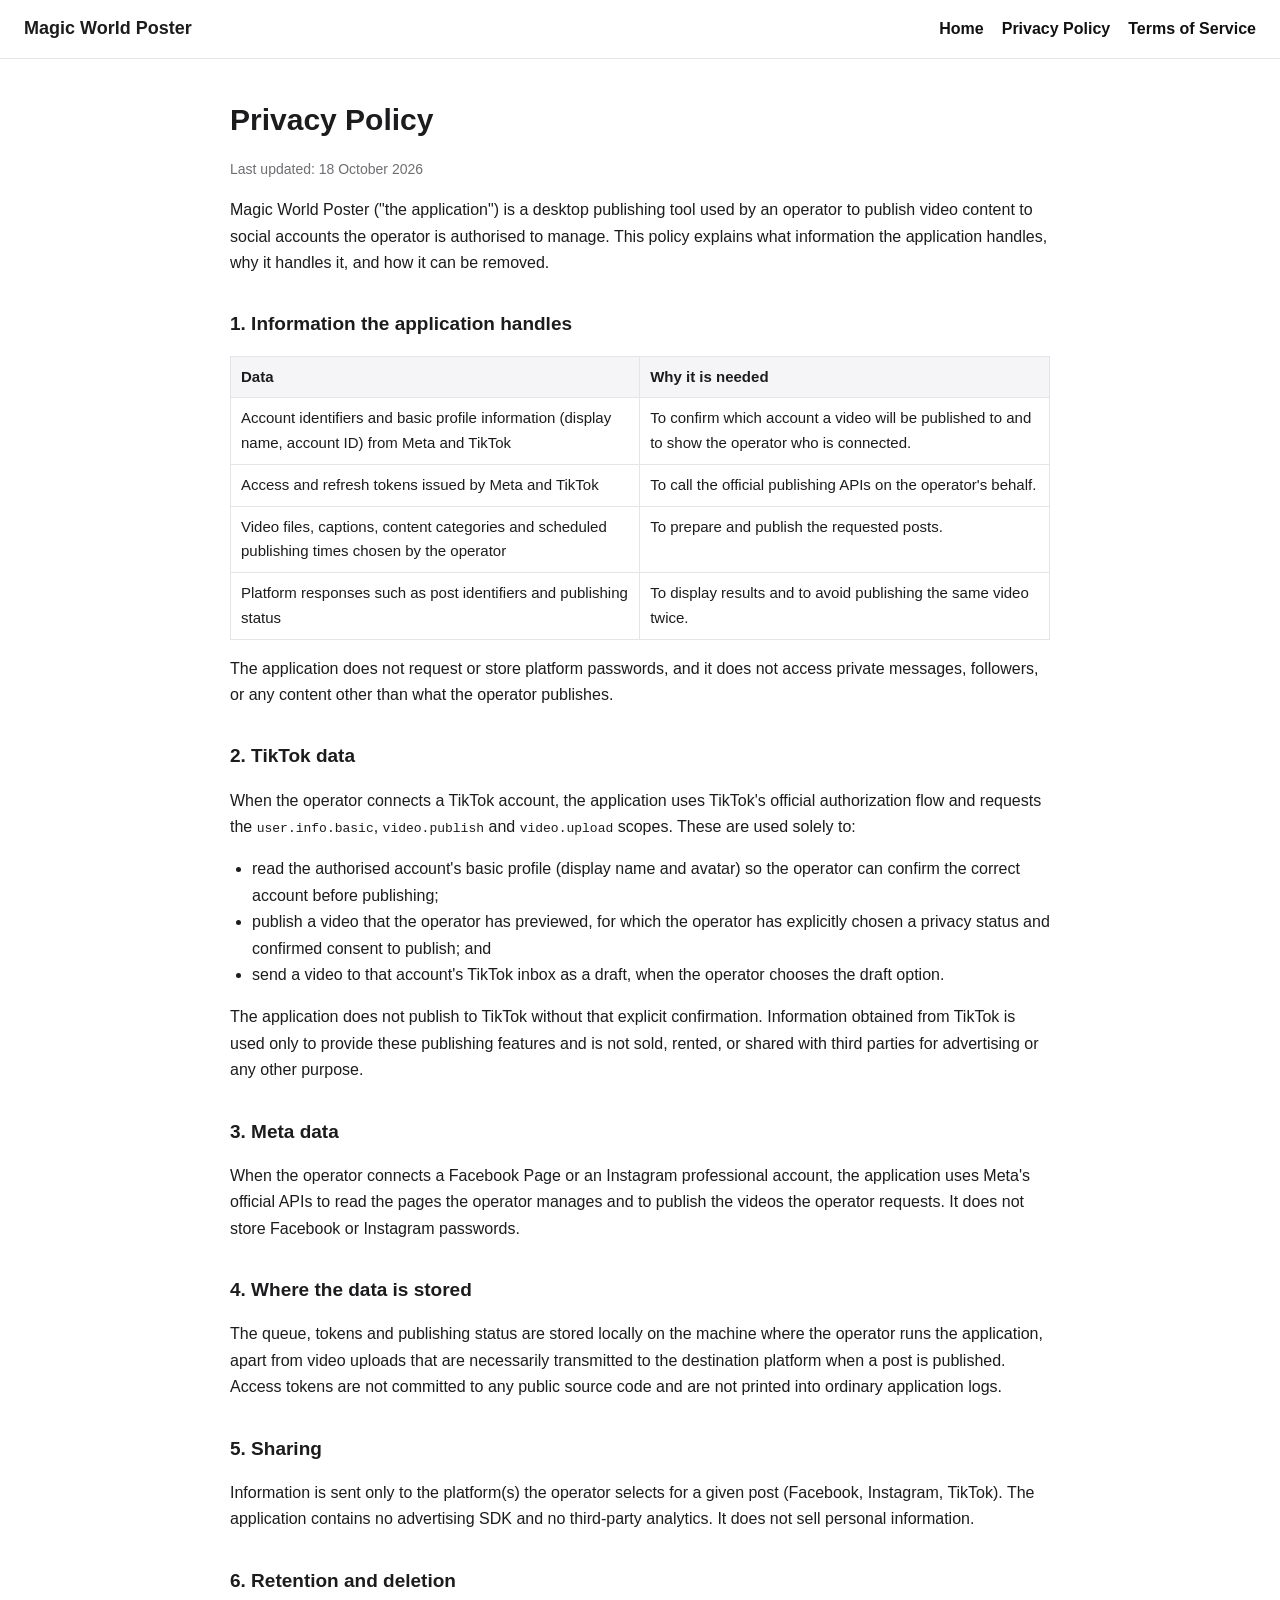
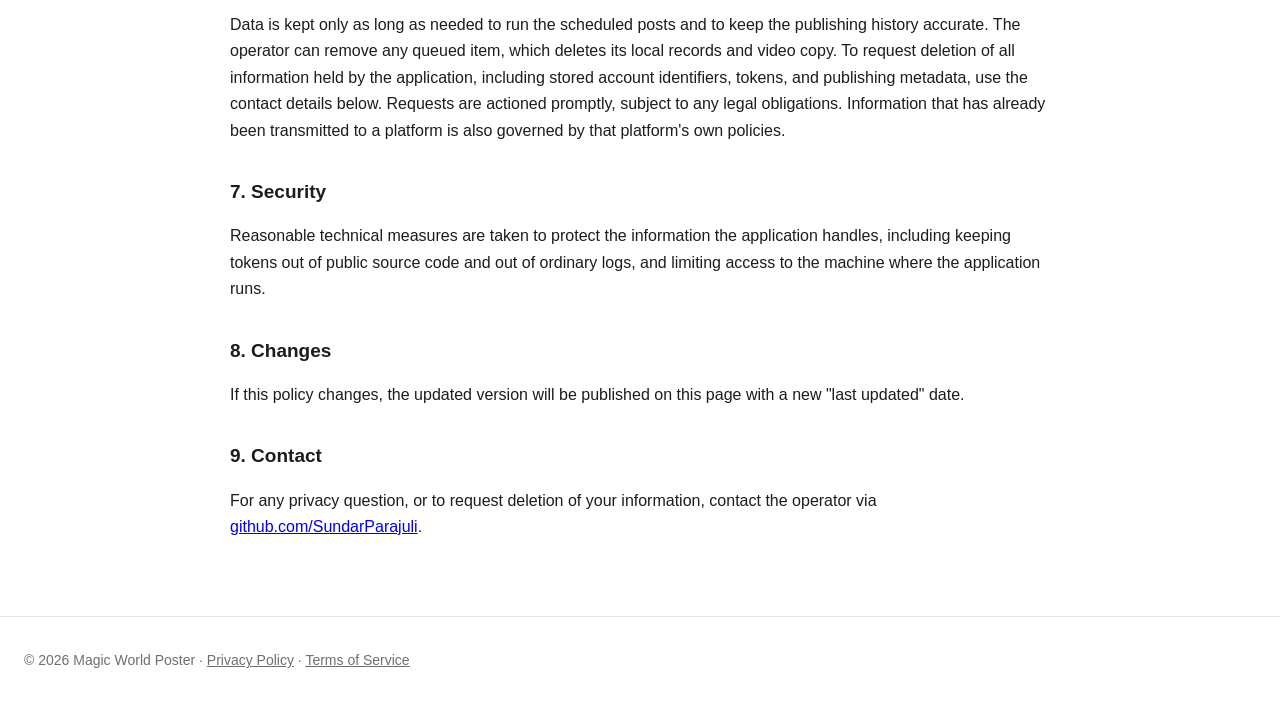
==== privacy.html @ baa3ca36 "Add website, privacy policy and terms" ====
<!DOCTYPE html>
<html lang="en">
<head>
<meta charset="utf-8">
<meta name="viewport" content="width=device-width, initial-scale=1">
<title>Privacy Policy — Magic World Poster</title>
<style>
  body { font-family: -apple-system, "Segoe UI", Roboto, Arial, sans-serif;
         margin: 0; color: #1c1c1e; line-height: 1.65; }
  header { border-bottom: 1px solid #e5e5e7; padding: 14px 24px;
           display: flex; flex-wrap: wrap; gap: 18px; align-items: center; }
  header .brand { font-weight: 700; font-size: 18px; margin-right: auto; }
  header a { color: #111; text-decoration: none; font-weight: 600; }
  header a:hover { text-decoration: underline; }
  main { max-width: 820px; margin: 0 auto; padding: 28px 24px 60px; }
  h1 { font-size: 30px; margin: 8px 0 4px; }
  h2 { font-size: 19px; margin-top: 32px; }
  .updated { color: #6e6e73; font-size: 14px; }
  ul { padding-left: 22px; }
  footer { border-top: 1px solid #e5e5e7; padding: 18px 24px; color: #6e6e73;
           font-size: 14px; }
  footer a { color: #6e6e73; }
  table { border-collapse: collapse; width: 100%; margin: 12px 0; font-size: 15px; }
  th, td { border: 1px solid #e5e5e7; padding: 8px 10px; text-align: left;
           vertical-align: top; }
  th { background: #f5f5f7; }
</style>
</head>
<body>
<header>
  <span class="brand">Magic World Poster</span>
  <a href="index.html">Home</a>
  <a href="privacy.html">Privacy Policy</a>
  <a href="terms.html">Terms of Service</a>
</header>
<main>
  <h1>Privacy Policy</h1>
  <p class="updated">Last updated: 18 October 2026</p>

  <p>Magic World Poster ("the application") is a desktop publishing tool used by
     an operator to publish video content to social accounts the operator is
     authorised to manage. This policy explains what information the application
     handles, why it handles it, and how it can be removed.</p>

  <h2>1. Information the application handles</h2>
  <table>
    <tr><th>Data</th><th>Why it is needed</th></tr>
    <tr>
      <td>Account identifiers and basic profile information (display name,
          account ID) from Meta and TikTok</td>
      <td>To confirm which account a video will be published to and to show the
          operator who is connected.</td>
    </tr>
    <tr>
      <td>Access and refresh tokens issued by Meta and TikTok</td>
      <td>To call the official publishing APIs on the operator's behalf.</td>
    </tr>
    <tr>
      <td>Video files, captions, content categories and scheduled publishing
          times chosen by the operator</td>
      <td>To prepare and publish the requested posts.</td>
    </tr>
    <tr>
      <td>Platform responses such as post identifiers and publishing status</td>
      <td>To display results and to avoid publishing the same video twice.</td>
    </tr>
  </table>
  <p>The application does not request or store platform passwords, and it does
     not access private messages, followers, or any content other than what the
     operator publishes.</p>

  <h2>2. TikTok data</h2>
  <p>When the operator connects a TikTok account, the application uses TikTok's
     official authorization flow and requests the <code>user.info.basic</code>,
     <code>video.publish</code> and <code>video.upload</code> scopes. These are
     used solely to:</p>
  <ul>
    <li>read the authorised account's basic profile (display name and avatar) so
        the operator can confirm the correct account before publishing;</li>
    <li>publish a video that the operator has previewed, for which the operator
        has explicitly chosen a privacy status and confirmed consent to publish;
        and</li>
    <li>send a video to that account's TikTok inbox as a draft, when the operator
        chooses the draft option.</li>
  </ul>
  <p>The application does not publish to TikTok without that explicit
     confirmation. Information obtained from TikTok is used only to provide
     these publishing features and is not sold, rented, or shared with third
     parties for advertising or any other purpose.</p>

  <h2>3. Meta data</h2>
  <p>When the operator connects a Facebook Page or an Instagram professional
     account, the application uses Meta's official APIs to read the pages the
     operator manages and to publish the videos the operator requests. It does
     not store Facebook or Instagram passwords.</p>

  <h2>4. Where the data is stored</h2>
  <p>The queue, tokens and publishing status are stored locally on the machine
     where the operator runs the application, apart from video uploads that are
     necessarily transmitted to the destination platform when a post is
     published. Access tokens are not committed to any public source code and
     are not printed into ordinary application logs.</p>

  <h2>5. Sharing</h2>
  <p>Information is sent only to the platform(s) the operator selects for a
     given post (Facebook, Instagram, TikTok). The application contains no
     advertising SDK and no third-party analytics. It does not sell personal
     information.</p>

  <h2>6. Retention and deletion</h2>
  <p>Data is kept only as long as needed to run the scheduled posts and to keep
     the publishing history accurate. The operator can remove any queued item,
     which deletes its local records and video copy. To request deletion of all
     information held by the application, including stored account identifiers,
     tokens, and publishing metadata, use the contact details below. Requests
     are actioned promptly, subject to any legal obligations. Information that
     has already been transmitted to a platform is also governed by that
     platform's own policies.</p>

  <h2>7. Security</h2>
  <p>Reasonable technical measures are taken to protect the information the
     application handles, including keeping tokens out of public source code and
     out of ordinary logs, and limiting access to the machine where the
     application runs.</p>

  <h2>8. Changes</h2>
  <p>If this policy changes, the updated version will be published on this page
     with a new "last updated" date.</p>

  <h2>9. Contact</h2>
  <p>For any privacy question, or to request deletion of your information,
     contact the operator via
     <a href="https://github.com/SundarParajuli">github.com/SundarParajuli</a>.</p>
</main>
<footer>
  <p>© 2026 Magic World Poster ·
     <a href="privacy.html">Privacy Policy</a> ·
     <a href="terms.html">Terms of Service</a></p>
</footer>
</body>
</html>
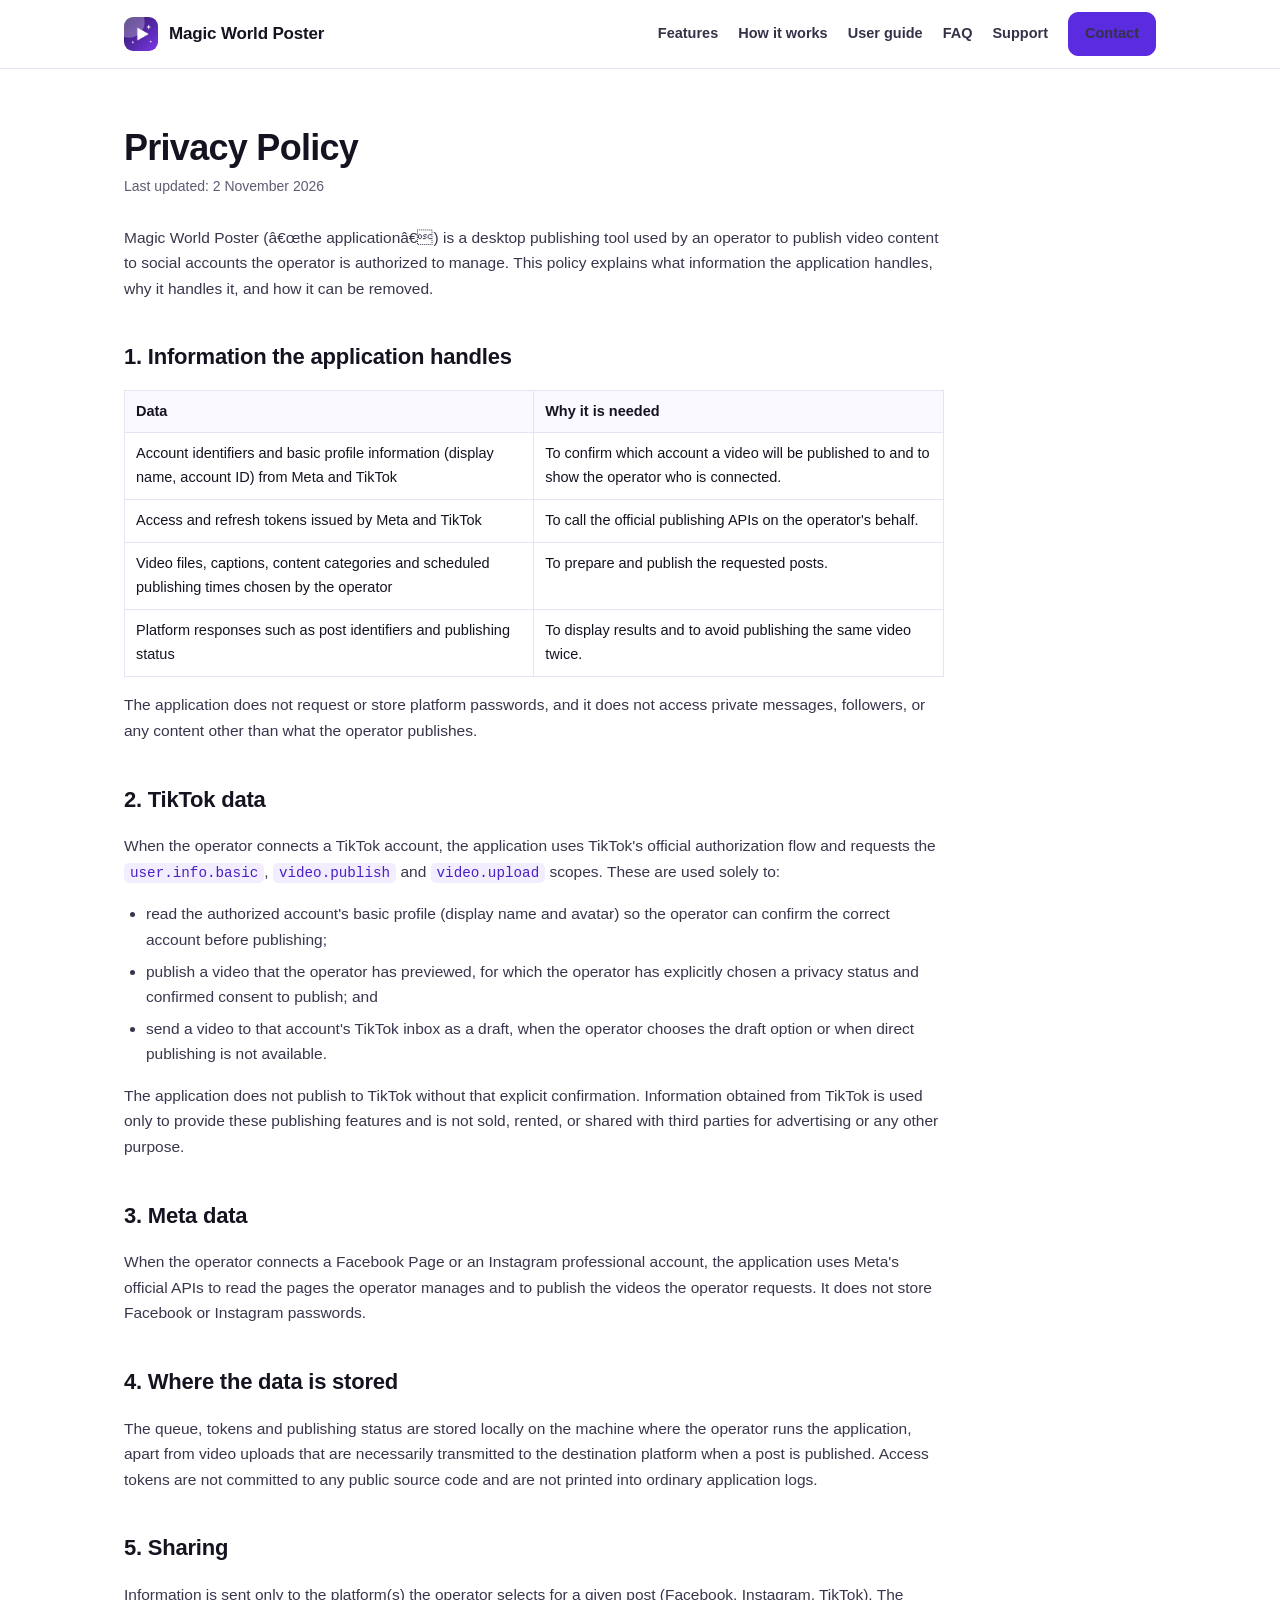
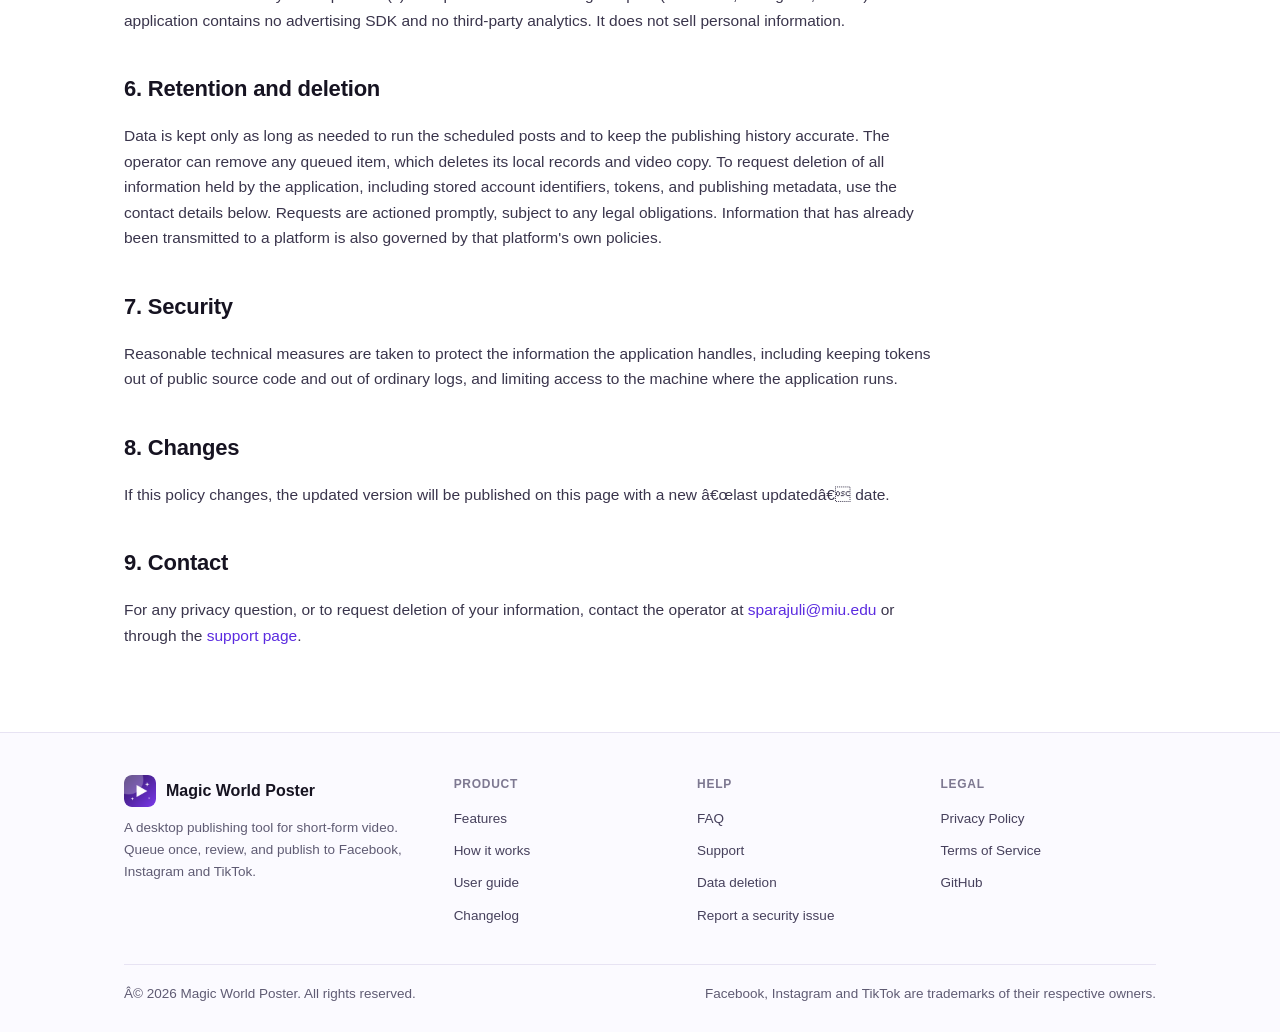
==== commit 5dfa763c: "Expand product website and add consistent app icon/favicon" ====
--- a/privacy.html
+++ b/privacy.html
@@ -1,141 +1,146 @@
-<!DOCTYPE html>
+﻿<!DOCTYPE html>
 <html lang="en">
 <head>
 <meta charset="utf-8">
 <meta name="viewport" content="width=device-width, initial-scale=1">
-<title>Privacy Policy — Magic World Poster</title>
-<style>
-  body { font-family: -apple-system, "Segoe UI", Roboto, Arial, sans-serif;
-         margin: 0; color: #1c1c1e; line-height: 1.65; }
-  header { border-bottom: 1px solid #e5e5e7; padding: 14px 24px;
-           display: flex; flex-wrap: wrap; gap: 18px; align-items: center; }
-  header .brand { font-weight: 700; font-size: 18px; margin-right: auto; }
-  header a { color: #111; text-decoration: none; font-weight: 600; }
-  header a:hover { text-decoration: underline; }
-  main { max-width: 820px; margin: 0 auto; padding: 28px 24px 60px; }
-  h1 { font-size: 30px; margin: 8px 0 4px; }
-  h2 { font-size: 19px; margin-top: 32px; }
-  .updated { color: #6e6e73; font-size: 14px; }
-  ul { padding-left: 22px; }
-  footer { border-top: 1px solid #e5e5e7; padding: 18px 24px; color: #6e6e73;
-           font-size: 14px; }
-  footer a { color: #6e6e73; }
-  table { border-collapse: collapse; width: 100%; margin: 12px 0; font-size: 15px; }
-  th, td { border: 1px solid #e5e5e7; padding: 8px 10px; text-align: left;
-           vertical-align: top; }
-  th { background: #f5f5f7; }
-</style>
+<title>Privacy Policy â€” Magic World Poster</title>
+<meta name="description" content="Privacy Policy for Magic World Poster: what data the desktop app handles, where it is stored, and how to delete it.">
+<link rel="icon" href="favicon.ico" sizes="any">
+<link rel="icon" type="image/png" sizes="32x32" href="assets/favicon-32x32.png">
+<link rel="icon" type="image/png" sizes="16x16" href="assets/favicon-16x16.png">
+<link rel="apple-touch-icon" href="assets/apple-touch-icon.png">
+<link rel="manifest" href="site.webmanifest">
+<meta name="theme-color" content="#5b2be0">
+<link rel="stylesheet" href="styles.css">
 </head>
 <body>
-<header>
-  <span class="brand">Magic World Poster</span>
-  <a href="index.html">Home</a>
-  <a href="privacy.html">Privacy Policy</a>
-  <a href="terms.html">Terms of Service</a>
+<a class="skip" href="#main">Skip to content</a>
+
+<header class="site-header">
+  <div class="container inner">
+    <a class="brand" href="index.html">
+      <img src="assets/icon-192.png" alt="Magic World Poster app icon" width="34" height="34">
+      Magic World Poster
+    </a>
+    <nav class="nav" aria-label="Main">
+      <a href="features.html">Features</a>
+      <a href="how-it-works.html">How it works</a>
+      <a href="docs.html">User guide</a>
+      <a href="faq.html">FAQ</a>
+      <a href="support.html">Support</a>
+      <a class="btn" href="support.html">Contact</a>
+    </nav>
+  </div>
 </header>
-<main>
-  <h1>Privacy Policy</h1>
-  <p class="updated">Last updated: 18 October 2026</p>
 
-  <p>Magic World Poster ("the application") is a desktop publishing tool used by
-     an operator to publish video content to social accounts the operator is
-     authorised to manage. This policy explains what information the application
-     handles, why it handles it, and how it can be removed.</p>
+<main id="main">
+  <section class="block">
+    <div class="container">
+      <div class="prose">
+        <h1>Privacy Policy</h1>
+        <p class="updated">Last updated: 2 November 2026</p>
 
-  <h2>1. Information the application handles</h2>
-  <table>
-    <tr><th>Data</th><th>Why it is needed</th></tr>
-    <tr>
-      <td>Account identifiers and basic profile information (display name,
-          account ID) from Meta and TikTok</td>
-      <td>To confirm which account a video will be published to and to show the
-          operator who is connected.</td>
-    </tr>
-    <tr>
-      <td>Access and refresh tokens issued by Meta and TikTok</td>
-      <td>To call the official publishing APIs on the operator's behalf.</td>
-    </tr>
-    <tr>
-      <td>Video files, captions, content categories and scheduled publishing
-          times chosen by the operator</td>
-      <td>To prepare and publish the requested posts.</td>
-    </tr>
-    <tr>
-      <td>Platform responses such as post identifiers and publishing status</td>
-      <td>To display results and to avoid publishing the same video twice.</td>
-    </tr>
-  </table>
-  <p>The application does not request or store platform passwords, and it does
-     not access private messages, followers, or any content other than what the
-     operator publishes.</p>
+        <p>Magic World Poster (â€œthe applicationâ€) is a desktop publishing tool used by an operator to publish video content to social accounts the operator is authorized to manage. This policy explains what information the application handles, why it handles it, and how it can be removed.</p>
 
-  <h2>2. TikTok data</h2>
-  <p>When the operator connects a TikTok account, the application uses TikTok's
-     official authorization flow and requests the <code>user.info.basic</code>,
-     <code>video.publish</code> and <code>video.upload</code> scopes. These are
-     used solely to:</p>
-  <ul>
-    <li>read the authorised account's basic profile (display name and avatar) so
-        the operator can confirm the correct account before publishing;</li>
-    <li>publish a video that the operator has previewed, for which the operator
-        has explicitly chosen a privacy status and confirmed consent to publish;
-        and</li>
-    <li>send a video to that account's TikTok inbox as a draft, when the operator
-        chooses the draft option.</li>
-  </ul>
-  <p>The application does not publish to TikTok without that explicit
-     confirmation. Information obtained from TikTok is used only to provide
-     these publishing features and is not sold, rented, or shared with third
-     parties for advertising or any other purpose.</p>
+        <h2>1. Information the application handles</h2>
+        <table>
+          <tr><th>Data</th><th>Why it is needed</th></tr>
+          <tr>
+            <td>Account identifiers and basic profile information (display name, account ID) from Meta and TikTok</td>
+            <td>To confirm which account a video will be published to and to show the operator who is connected.</td>
+          </tr>
+          <tr>
+            <td>Access and refresh tokens issued by Meta and TikTok</td>
+            <td>To call the official publishing APIs on the operator's behalf.</td>
+          </tr>
+          <tr>
+            <td>Video files, captions, content categories and scheduled publishing times chosen by the operator</td>
+            <td>To prepare and publish the requested posts.</td>
+          </tr>
+          <tr>
+            <td>Platform responses such as post identifiers and publishing status</td>
+            <td>To display results and to avoid publishing the same video twice.</td>
+          </tr>
+        </table>
+        <p>The application does not request or store platform passwords, and it does not access private messages, followers, or any content other than what the operator publishes.</p>
 
-  <h2>3. Meta data</h2>
-  <p>When the operator connects a Facebook Page or an Instagram professional
-     account, the application uses Meta's official APIs to read the pages the
-     operator manages and to publish the videos the operator requests. It does
-     not store Facebook or Instagram passwords.</p>
+        <h2>2. TikTok data</h2>
+        <p>When the operator connects a TikTok account, the application uses TikTok's official authorization flow and requests the <code>user.info.basic</code>, <code>video.publish</code> and <code>video.upload</code> scopes. These are used solely to:</p>
+        <ul>
+          <li>read the authorized account's basic profile (display name and avatar) so the operator can confirm the correct account before publishing;</li>
+          <li>publish a video that the operator has previewed, for which the operator has explicitly chosen a privacy status and confirmed consent to publish; and</li>
+          <li>send a video to that account's TikTok inbox as a draft, when the operator chooses the draft option or when direct publishing is not available.</li>
+        </ul>
+        <p>The application does not publish to TikTok without that explicit confirmation. Information obtained from TikTok is used only to provide these publishing features and is not sold, rented, or shared with third parties for advertising or any other purpose.</p>
 
-  <h2>4. Where the data is stored</h2>
-  <p>The queue, tokens and publishing status are stored locally on the machine
-     where the operator runs the application, apart from video uploads that are
-     necessarily transmitted to the destination platform when a post is
-     published. Access tokens are not committed to any public source code and
-     are not printed into ordinary application logs.</p>
+        <h2>3. Meta data</h2>
+        <p>When the operator connects a Facebook Page or an Instagram professional account, the application uses Meta's official APIs to read the pages the operator manages and to publish the videos the operator requests. It does not store Facebook or Instagram passwords.</p>
 
-  <h2>5. Sharing</h2>
-  <p>Information is sent only to the platform(s) the operator selects for a
-     given post (Facebook, Instagram, TikTok). The application contains no
-     advertising SDK and no third-party analytics. It does not sell personal
-     information.</p>
+        <h2>4. Where the data is stored</h2>
+        <p>The queue, tokens and publishing status are stored locally on the machine where the operator runs the application, apart from video uploads that are necessarily transmitted to the destination platform when a post is published. Access tokens are not committed to any public source code and are not printed into ordinary application logs.</p>
 
-  <h2>6. Retention and deletion</h2>
-  <p>Data is kept only as long as needed to run the scheduled posts and to keep
-     the publishing history accurate. The operator can remove any queued item,
-     which deletes its local records and video copy. To request deletion of all
-     information held by the application, including stored account identifiers,
-     tokens, and publishing metadata, use the contact details below. Requests
-     are actioned promptly, subject to any legal obligations. Information that
-     has already been transmitted to a platform is also governed by that
-     platform's own policies.</p>
+        <h2>5. Sharing</h2>
+        <p>Information is sent only to the platform(s) the operator selects for a given post (Facebook, Instagram, TikTok). The application contains no advertising SDK and no third-party analytics. It does not sell personal information.</p>
 
-  <h2>7. Security</h2>
-  <p>Reasonable technical measures are taken to protect the information the
-     application handles, including keeping tokens out of public source code and
-     out of ordinary logs, and limiting access to the machine where the
-     application runs.</p>
+        <h2>6. Retention and deletion</h2>
+        <p>Data is kept only as long as needed to run the scheduled posts and to keep the publishing history accurate. The operator can remove any queued item, which deletes its local records and video copy. To request deletion of all information held by the application, including stored account identifiers, tokens, and publishing metadata, use the contact details below. Requests are actioned promptly, subject to any legal obligations. Information that has already been transmitted to a platform is also governed by that platform's own policies.</p>
 
-  <h2>8. Changes</h2>
-  <p>If this policy changes, the updated version will be published on this page
-     with a new "last updated" date.</p>
+        <h2>7. Security</h2>
+        <p>Reasonable technical measures are taken to protect the information the application handles, including keeping tokens out of public source code and out of ordinary logs, and limiting access to the machine where the application runs.</p>
 
-  <h2>9. Contact</h2>
-  <p>For any privacy question, or to request deletion of your information,
-     contact the operator via
-     <a href="https://github.com/SundarParajuli">github.com/SundarParajuli</a>.</p>
+        <h2>8. Changes</h2>
+        <p>If this policy changes, the updated version will be published on this page with a new â€œlast updatedâ€ date.</p>
+
+        <h2>9. Contact</h2>
+        <p>For any privacy question, or to request deletion of your information, contact the operator at <a href="mailto:sparajuli@miu.edu">sparajuli@miu.edu</a> or through the <a href="support.html#data">support page</a>.</p>
+      </div>
+    </div>
+  </section>
 </main>
-<footer>
-  <p>© 2026 Magic World Poster ·
-     <a href="privacy.html">Privacy Policy</a> ·
-     <a href="terms.html">Terms of Service</a></p>
+
+<footer class="site-footer">
+  <div class="container">
+    <div class="footer-grid">
+      <div>
+        <div class="footer-brand">
+          <img src="assets/icon-192.png" alt="">
+          Magic World Poster
+        </div>
+        <p>A desktop publishing tool for short-form video. Queue once, review, and publish to Facebook, Instagram and TikTok.</p>
+      </div>
+      <div>
+        <h4>Product</h4>
+        <ul>
+          <li><a href="features.html">Features</a></li>
+          <li><a href="how-it-works.html">How it works</a></li>
+          <li><a href="docs.html">User guide</a></li>
+          <li><a href="changelog.html">Changelog</a></li>
+        </ul>
+      </div>
+      <div>
+        <h4>Help</h4>
+        <ul>
+          <li><a href="faq.html">FAQ</a></li>
+          <li><a href="support.html">Support</a></li>
+          <li><a href="support.html#data">Data deletion</a></li>
+          <li><a href="support.html#security">Report a security issue</a></li>
+        </ul>
+      </div>
+      <div>
+        <h4>Legal</h4>
+        <ul>
+          <li><a href="privacy.html">Privacy Policy</a></li>
+          <li><a href="terms.html">Terms of Service</a></li>
+          <li><a href="https://github.com/SundarParajuli">GitHub</a></li>
+        </ul>
+      </div>
+    </div>
+    <div class="footer-bottom">
+      <p>Â© 2026 Magic World Poster. All rights reserved.</p>
+      <p>Facebook, Instagram and TikTok are trademarks of their respective owners.</p>
+    </div>
+  </div>
 </footer>
+
 </body>
 </html>
--- a/styles.css
+++ b/styles.css
@@ -0,0 +1,212 @@
+/* Magic World Poster — shared site styles */
+:root {
+  --brand: #5b2be0;
+  --brand-2: #7c4dff;
+  --brand-soft: #f2edff;
+  --ink: #161321;
+  --muted: #5f5b73;
+  --line: #e7e3f3;
+  --bg: #ffffff;
+  --soft: #faf9ff;
+  --radius: 16px;
+  --shadow: 0 18px 50px rgba(38, 20, 96, .10);
+}
+* { box-sizing: border-box; }
+html { scroll-behavior: smooth; }
+body {
+  margin: 0;
+  font-family: -apple-system, BlinkMacSystemFont, "Segoe UI", Roboto, Helvetica, Arial, sans-serif;
+  color: var(--ink);
+  background: var(--bg);
+  line-height: 1.65;
+  -webkit-font-smoothing: antialiased;
+}
+a { color: var(--brand); text-decoration: none; }
+a:hover { text-decoration: underline; }
+img { max-width: 100%; }
+.container { max-width: 1080px; margin: 0 auto; padding: 0 24px; }
+.skip { position: absolute; left: -9999px; }
+.skip:focus { left: 16px; top: 12px; background: #fff; padding: 10px 14px; border-radius: 8px; z-index: 100; }
+
+/* Header */
+.site-header {
+  position: sticky; top: 0; z-index: 50;
+  background: rgba(255,255,255,.92);
+  backdrop-filter: saturate(160%) blur(10px);
+  border-bottom: 1px solid var(--line);
+}
+.site-header .inner {
+  display: flex; align-items: center; gap: 22px; min-height: 68px;
+}
+.brand { display: flex; align-items: center; gap: 11px; margin-right: auto; color: var(--ink); font-weight: 750; font-size: 17px; letter-spacing: -.01em; }
+.brand:hover { text-decoration: none; }
+.brand img { width: 34px; height: 34px; border-radius: 9px; display: block; }
+.nav { display: flex; align-items: center; gap: 20px; flex-wrap: wrap; }
+.nav a { color: #363148; font-size: 14.5px; font-weight: 600; }
+.nav a:hover { color: var(--brand); text-decoration: none; }
+.nav a[aria-current="page"] { color: var(--brand); }
+.nav .btn { padding: 9px 16px; }
+
+/* Buttons */
+.btn {
+  display: inline-flex; align-items: center; justify-content: center; gap: 8px;
+  background: var(--brand); color: #fff; border: 1px solid var(--brand);
+  padding: 12px 20px; border-radius: 10px; font-weight: 650; font-size: 15px;
+  transition: transform .12s ease, box-shadow .12s ease, background .12s ease;
+}
+.btn:hover { background: #4a1fc4; text-decoration: none; transform: translateY(-1px); box-shadow: 0 8px 20px rgba(91,43,224,.25); }
+.btn.secondary { background: #fff; color: var(--brand); border-color: #d9d0f4; box-shadow: none; }
+.btn.secondary:hover { background: var(--brand-soft); }
+
+/* Hero */
+.hero {
+  background:
+    radial-gradient(900px 420px at 88% -8%, #efe8ff 0%, rgba(239,232,255,0) 62%),
+    radial-gradient(600px 340px at 0% 8%, #f7f3ff 0%, rgba(247,243,255,0) 60%),
+    #fff;
+  border-bottom: 1px solid var(--line);
+}
+.hero .inner {
+  display: grid; grid-template-columns: 1.15fr .85fr; gap: 48px;
+  align-items: center; padding: 64px 0 58px;
+}
+.eyebrow {
+  display: inline-flex; align-items: center; gap: 8px; background: #fff;
+  border: 1px solid #e2d9fb; color: var(--brand); font-size: 12.5px;
+  font-weight: 700; letter-spacing: .04em; text-transform: uppercase;
+  padding: 6px 12px; border-radius: 999px; margin-bottom: 18px;
+}
+.hero h1 { font-size: 44px; line-height: 1.12; letter-spacing: -.03em; margin: 0 0 16px; }
+.hero h1 .accent { color: var(--brand); }
+.hero p.lead { font-size: 18.5px; color: var(--muted); margin: 0 0 26px; max-width: 560px; }
+.hero .actions { display: flex; gap: 12px; flex-wrap: wrap; align-items: center; }
+.hero .meta { margin-top: 22px; font-size: 13.5px; color: var(--muted); }
+.hero .meta strong { color: var(--ink); }
+.hero-art { position: relative; display: flex; justify-content: center; }
+.phone-card {
+  width: 300px; background: #fff; border: 1px solid var(--line);
+  border-radius: 24px; box-shadow: var(--shadow); padding: 18px;
+}
+.phone-card .top { display: flex; align-items: center; gap: 10px; padding-bottom: 12px; border-bottom: 1px solid var(--line); }
+.phone-card .top img { width: 30px; height: 30px; border-radius: 8px; }
+.phone-card .top div { font-size: 12.5px; font-weight: 700; }
+.phone-card .top span { display: block; font-size: 11px; font-weight: 500; color: var(--muted); }
+.queue-row { display: flex; align-items: center; gap: 10px; padding: 11px 2px; border-bottom: 1px dashed #eeeaf8; }
+.queue-row:last-child { border-bottom: 0; }
+.thumb { width: 38px; height: 46px; border-radius: 8px; background: linear-gradient(150deg, #b9a2ff, #5b2be0); flex: none; }
+.queue-row:nth-child(3) .thumb { background: linear-gradient(150deg, #ffd37a, #f0662b); }
+.queue-row:nth-child(4) .thumb { background: linear-gradient(150deg, #8be0c5, #1c8f6b); }
+.queue-row .qmeta { flex: 1; min-width: 0; }
+.queue-row .qmeta b { display: block; font-size: 11.5px; font-weight: 650; white-space: nowrap; overflow: hidden; text-overflow: ellipsis; }
+.queue-row .qmeta small { font-size: 10.5px; color: var(--muted); }
+.pill { font-size: 9.5px; font-weight: 700; padding: 3px 7px; border-radius: 999px; background: #eafaf1; color: #137a4b; }
+.pill.wait { background: #fff4e2; color: #9a5a05; }
+
+/* Sections */
+section.block { padding: 58px 0; }
+section.block.soft { background: var(--soft); border-top: 1px solid var(--line); border-bottom: 1px solid var(--line); }
+.section-head { max-width: 720px; margin-bottom: 30px; }
+.section-head h2 { font-size: 30px; letter-spacing: -.02em; margin: 0 0 10px; line-height: 1.2; }
+.section-head p { color: var(--muted); font-size: 16.5px; margin: 0; }
+.grid { display: grid; grid-template-columns: repeat(3, 1fr); gap: 18px; }
+.grid.two { grid-template-columns: repeat(2, 1fr); }
+.card {
+  background: #fff; border: 1px solid var(--line); border-radius: var(--radius);
+  padding: 22px; box-shadow: 0 1px 0 rgba(20,16,40,.02);
+}
+.card h3 { margin: 0 0 8px; font-size: 17px; letter-spacing: -.01em; }
+.card p { margin: 0; color: var(--muted); font-size: 14.5px; }
+.card .ico {
+  width: 38px; height: 38px; border-radius: 10px; background: var(--brand-soft);
+  color: var(--brand); display: flex; align-items: center; justify-content: center;
+  font-weight: 800; font-size: 16px; margin-bottom: 14px;
+}
+.steps-list { counter-reset: step; list-style: none; padding: 0; margin: 0; display: grid; gap: 14px; }
+.steps-list li { counter-increment: step; position: relative; padding: 18px 20px 18px 62px; background: #fff; border: 1px solid var(--line); border-radius: 14px; }
+.steps-list li::before {
+  content: counter(step); position: absolute; left: 18px; top: 18px;
+  width: 30px; height: 30px; border-radius: 50%; background: var(--brand); color: #fff;
+  display: flex; align-items: center; justify-content: center; font-size: 13px; font-weight: 800;
+}
+.steps-list b { display: block; font-size: 15.5px; margin-bottom: 3px; }
+.steps-list span { color: var(--muted); font-size: 14.5px; }
+
+.platforms { display: flex; gap: 14px; flex-wrap: wrap; }
+.platform {
+  flex: 1 1 200px; background: #fff; border: 1px solid var(--line); border-radius: 14px;
+  padding: 18px 20px;
+}
+.platform strong { display: block; font-size: 15px; }
+.platform small { display: block; color: var(--muted); font-size: 13px; margin-top: 4px; }
+.dot { display: inline-block; width: 9px; height: 9px; border-radius: 50%; background: #22a06b; margin-right: 8px; }
+
+.notice {
+  background: #fff; border: 1px solid #e2d9fb; border-left: 4px solid var(--brand);
+  border-radius: 12px; padding: 18px 20px; color: #3d3752; font-size: 14.5px;
+}
+.notice strong { color: var(--ink); }
+
+/* Docs / prose */
+.prose { max-width: 820px; }
+.prose h1 { font-size: 36px; letter-spacing: -.02em; margin: 0 0 6px; line-height: 1.18; }
+.prose .updated { color: var(--muted); font-size: 14px; margin: 0 0 26px; }
+.prose h2 { font-size: 22px; margin: 38px 0 10px; letter-spacing: -.01em; }
+.prose h3 { font-size: 17px; margin: 26px 0 8px; }
+.prose p, .prose li { color: #3a354c; font-size: 15.5px; }
+.prose ul, .prose ol { padding-left: 22px; }
+.prose li { margin: 6px 0; }
+.prose code { background: #f2edff; color: #4a1fc4; padding: 2px 6px; border-radius: 5px; font-size: .92em; }
+.prose table { border-collapse: collapse; width: 100%; margin: 14px 0; font-size: 14.5px; }
+.prose th, .prose td { border: 1px solid var(--line); padding: 9px 11px; text-align: left; vertical-align: top; }
+.prose th { background: var(--soft); }
+.prose .callout { background: var(--brand-soft); border-radius: 12px; padding: 16px 18px; margin: 18px 0; }
+.prose .callout p { margin: 0; }
+
+/* FAQ */
+.faq { display: grid; gap: 12px; max-width: 820px; }
+.faq details { background: #fff; border: 1px solid var(--line); border-radius: 12px; padding: 16px 18px; }
+.faq summary { cursor: pointer; font-weight: 650; font-size: 15.5px; list-style: none; }
+.faq summary::-webkit-details-marker { display: none; }
+.faq summary::after { content: "+"; float: right; color: var(--brand); font-weight: 700; }
+.faq details[open] summary::after { content: "–"; }
+.faq details p { margin: 12px 0 0; color: var(--muted); font-size: 14.5px; }
+
+/* CTA band */
+.cta-band {
+  background: linear-gradient(120deg, #4a1fc4, #7c4dff);
+  color: #fff; border-radius: 20px; padding: 38px 40px;
+  display: flex; align-items: center; gap: 30px; justify-content: space-between;
+}
+.cta-band h2 { margin: 0 0 6px; font-size: 26px; letter-spacing: -.02em; }
+.cta-band p { margin: 0; color: #e9e2ff; font-size: 15px; }
+.cta-band .btn { background: #fff; color: var(--brand); border-color: #fff; flex: none; }
+.cta-band .btn:hover { background: #f3eeff; }
+
+/* Footer */
+.site-footer { border-top: 1px solid var(--line); background: #fbfaff; padding: 42px 0 28px; margin-top: 10px; }
+.footer-grid { display: grid; grid-template-columns: 1.4fr 1fr 1fr 1fr; gap: 28px; }
+.footer-brand { display: flex; align-items: center; gap: 10px; font-weight: 750; margin-bottom: 10px; }
+.footer-brand img { width: 32px; height: 32px; border-radius: 8px; }
+.site-footer p { color: var(--muted); font-size: 13.5px; margin: 0; }
+.site-footer h4 { font-size: 12px; text-transform: uppercase; letter-spacing: .06em; color: #7d7891; margin: 0 0 10px; }
+.site-footer ul { list-style: none; padding: 0; margin: 0; }
+.site-footer li { margin: 6px 0; }
+.site-footer li a { color: #46405c; font-size: 13.5px; }
+.footer-bottom { border-top: 1px solid var(--line); margin-top: 30px; padding-top: 18px; display: flex; justify-content: space-between; gap: 16px; flex-wrap: wrap; }
+
+/* Responsive */
+@media (max-width: 860px) {
+  .hero .inner { grid-template-columns: 1fr; padding: 44px 0 40px; gap: 34px; }
+  .hero h1 { font-size: 36px; }
+  .grid { grid-template-columns: 1fr 1fr; }
+  .footer-grid { grid-template-columns: 1fr 1fr; }
+  .nav { gap: 13px; }
+  .cta-band { flex-direction: column; align-items: flex-start; padding: 30px; }
+}
+@media (max-width: 580px) {
+  .hero h1 { font-size: 31px; }
+  .grid, .grid.two { grid-template-columns: 1fr; }
+  .footer-grid { grid-template-columns: 1fr; }
+  .nav a:not(.btn) { display: none; }
+  .hero-art { display: none; }
+}
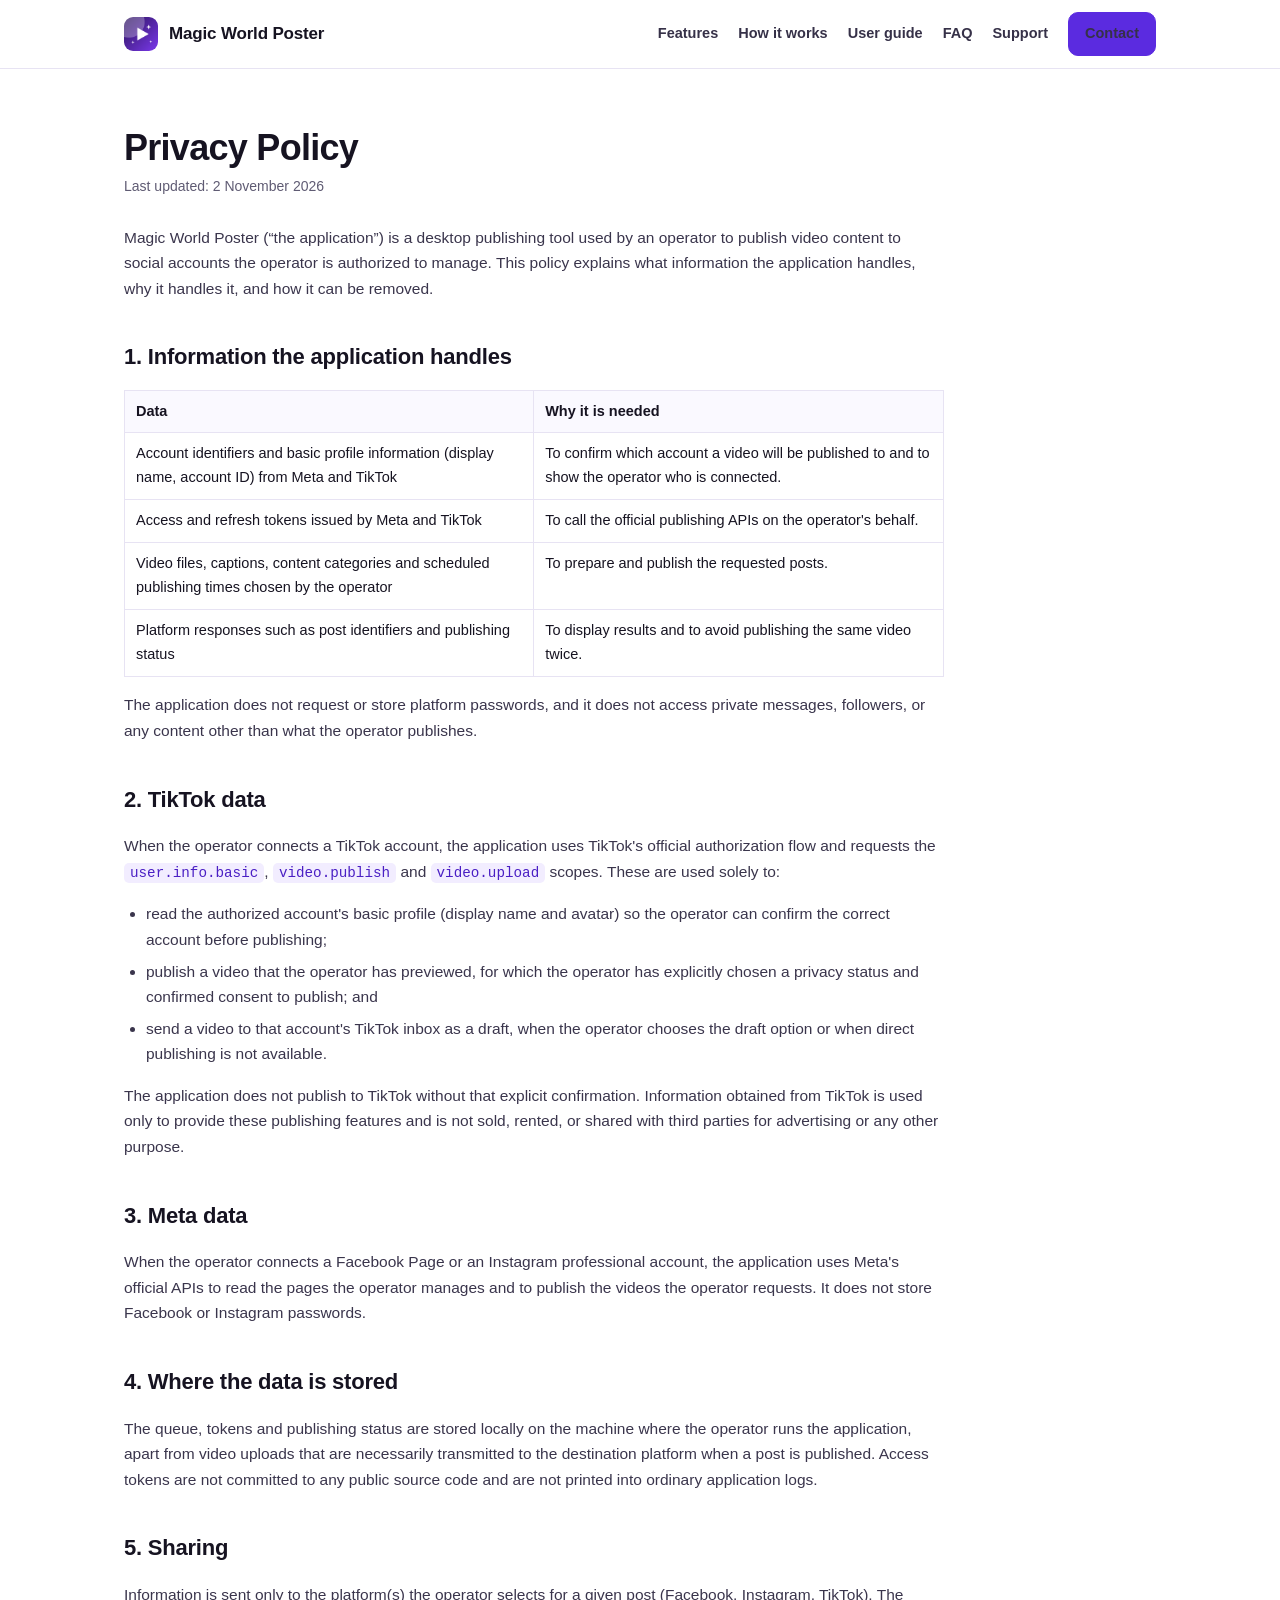
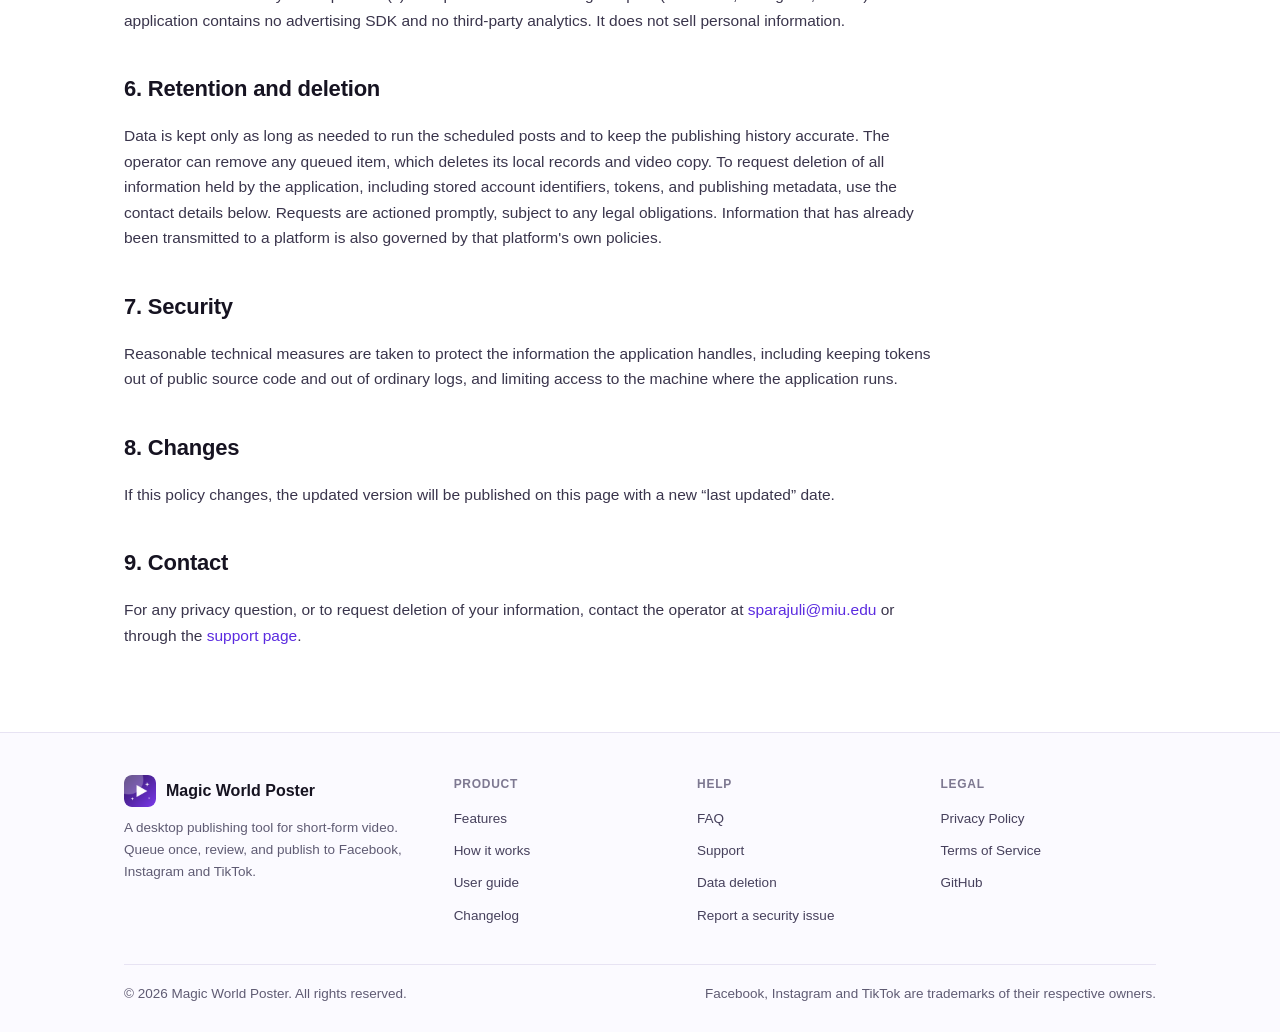
==== commit 7e4e7bbe: "Fix text encoding in legal and support pages" ====
--- a/privacy.html
+++ b/privacy.html
@@ -1,9 +1,9 @@
-﻿<!DOCTYPE html>
+<!DOCTYPE html>
 <html lang="en">
 <head>
 <meta charset="utf-8">
 <meta name="viewport" content="width=device-width, initial-scale=1">
-<title>Privacy Policy â€” Magic World Poster</title>
+<title>Privacy Policy — Magic World Poster</title>
 <meta name="description" content="Privacy Policy for Magic World Poster: what data the desktop app handles, where it is stored, and how to delete it.">
 <link rel="icon" href="favicon.ico" sizes="any">
 <link rel="icon" type="image/png" sizes="32x32" href="assets/favicon-32x32.png">
@@ -40,7 +40,7 @@
         <h1>Privacy Policy</h1>
         <p class="updated">Last updated: 2 November 2026</p>
 
-        <p>Magic World Poster (â€œthe applicationâ€) is a desktop publishing tool used by an operator to publish video content to social accounts the operator is authorized to manage. This policy explains what information the application handles, why it handles it, and how it can be removed.</p>
+        <p>Magic World Poster (“the application”) is a desktop publishing tool used by an operator to publish video content to social accounts the operator is authorized to manage. This policy explains what information the application handles, why it handles it, and how it can be removed.</p>
 
         <h2>1. Information the application handles</h2>
         <table>
@@ -89,7 +89,7 @@
         <p>Reasonable technical measures are taken to protect the information the application handles, including keeping tokens out of public source code and out of ordinary logs, and limiting access to the machine where the application runs.</p>
 
         <h2>8. Changes</h2>
-        <p>If this policy changes, the updated version will be published on this page with a new â€œlast updatedâ€ date.</p>
+        <p>If this policy changes, the updated version will be published on this page with a new “last updated” date.</p>
 
         <h2>9. Contact</h2>
         <p>For any privacy question, or to request deletion of your information, contact the operator at <a href="mailto:sparajuli@miu.edu">sparajuli@miu.edu</a> or through the <a href="support.html#data">support page</a>.</p>
@@ -136,7 +136,7 @@
       </div>
     </div>
     <div class="footer-bottom">
-      <p>Â© 2026 Magic World Poster. All rights reserved.</p>
+      <p>© 2026 Magic World Poster. All rights reserved.</p>
       <p>Facebook, Instagram and TikTok are trademarks of their respective owners.</p>
     </div>
   </div>
